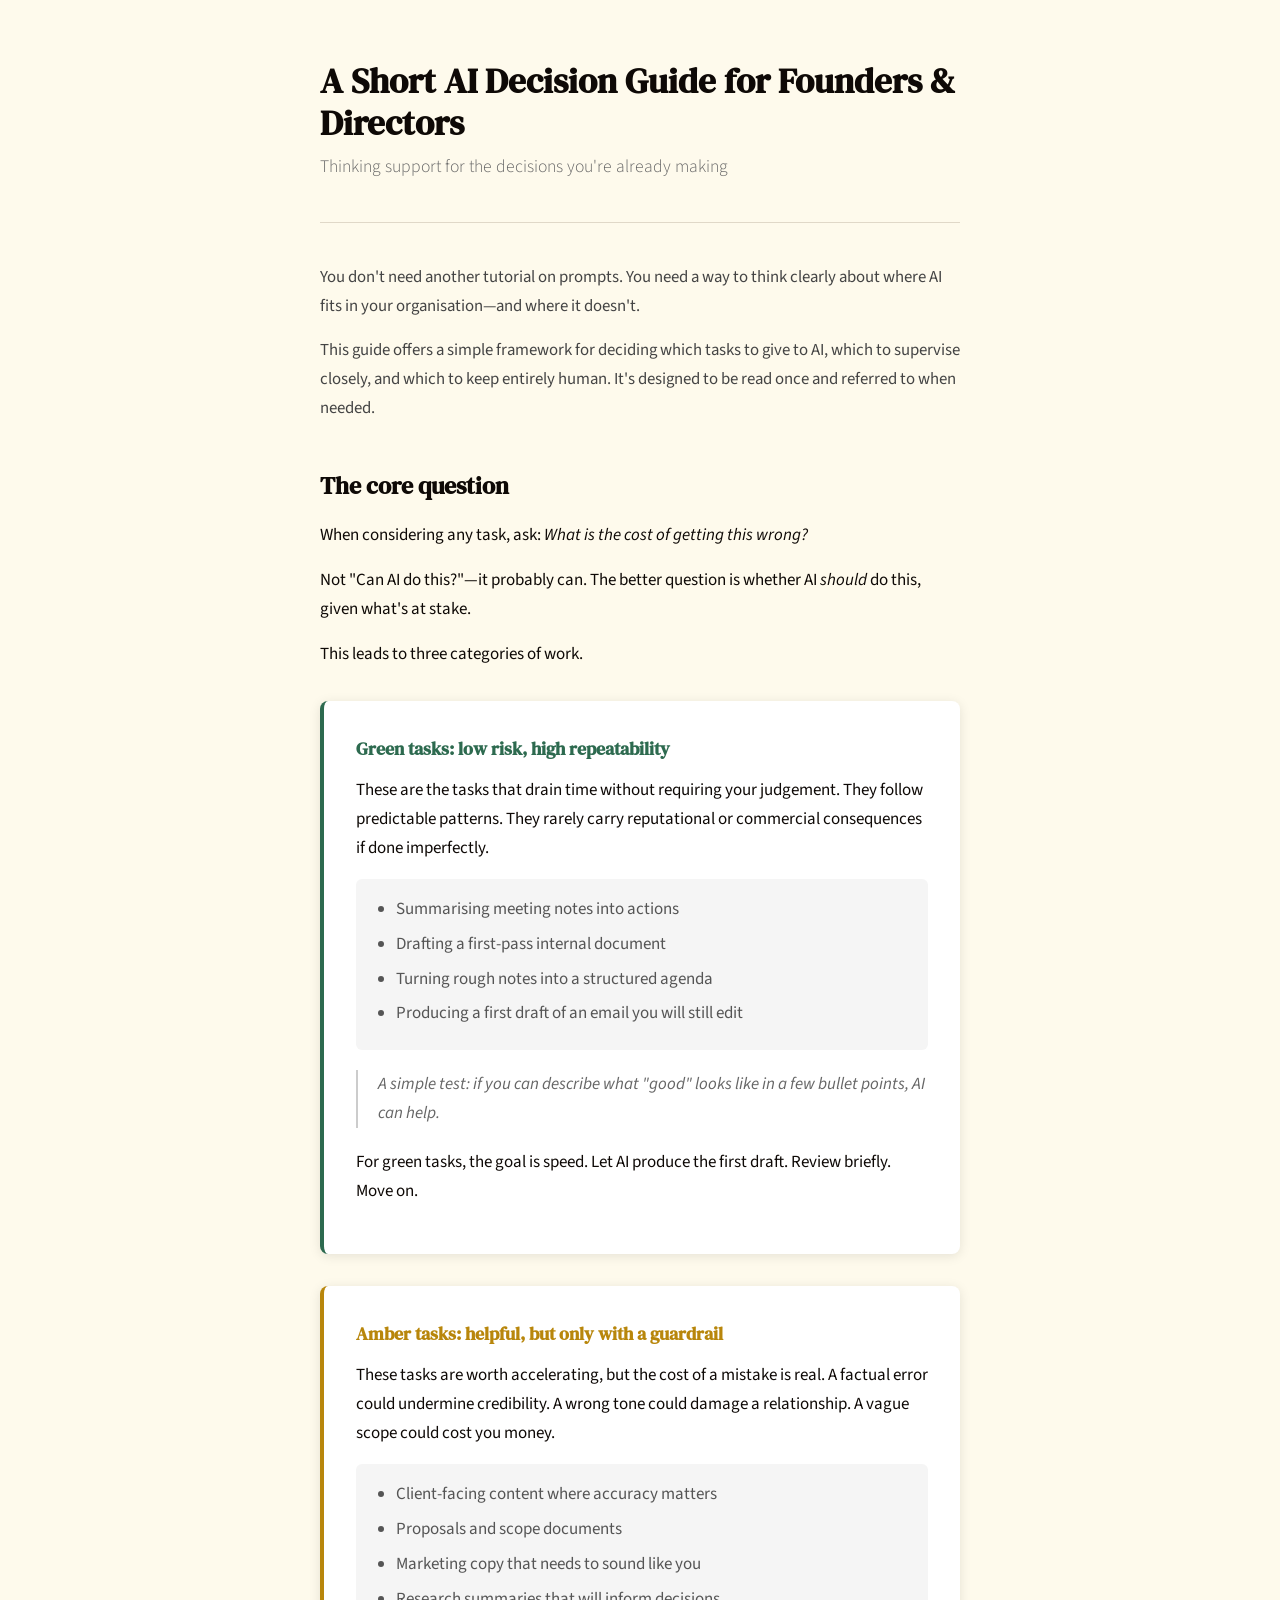
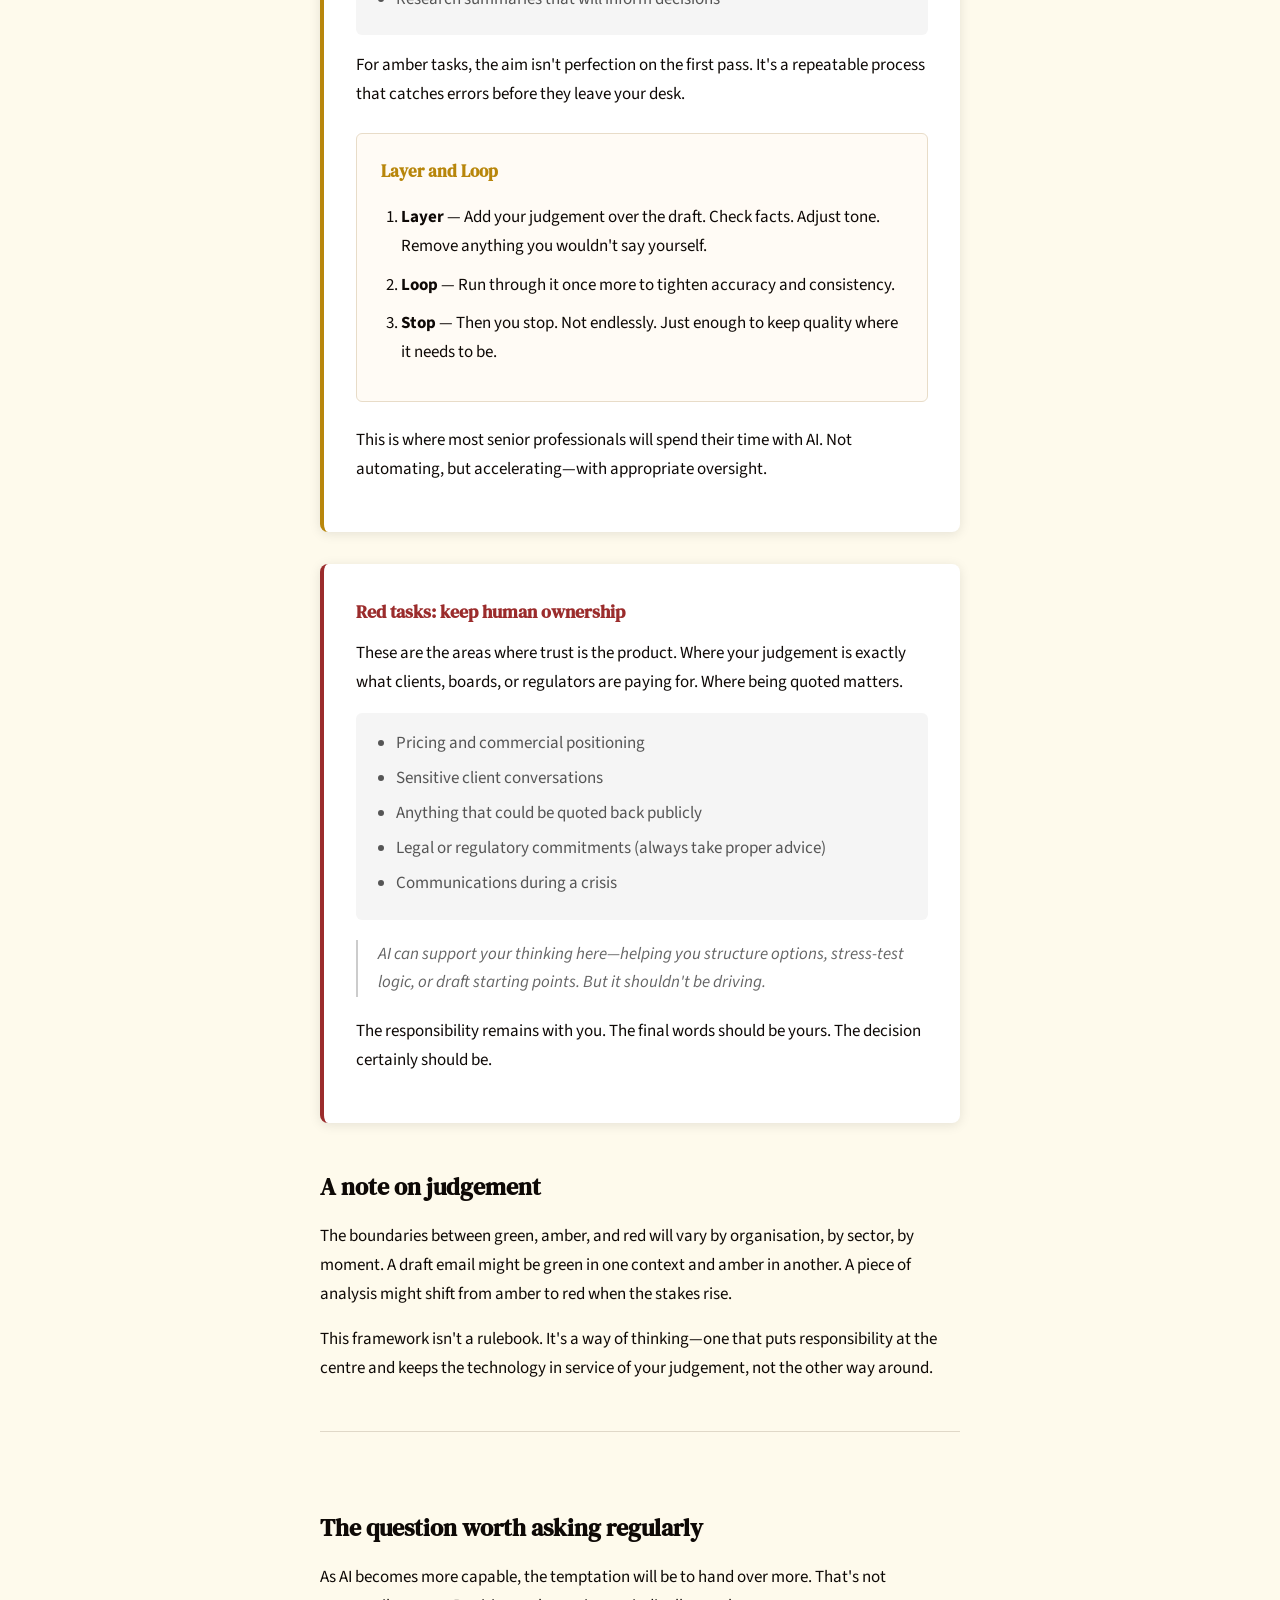
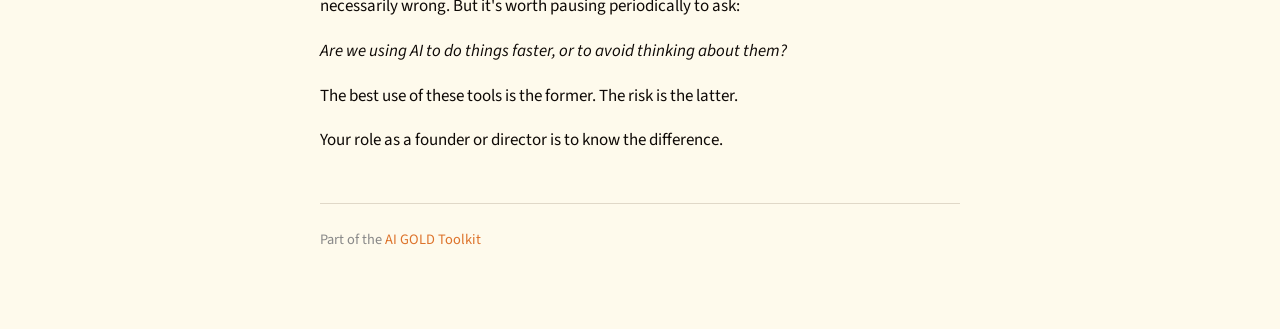
==== ai-decision-guide.html @ 4d1b0acd "Add AI Decision Guide for Founders & Directors A thoughtful 2-3 page guide helping senior leaders de" ====
<!DOCTYPE html>
<html lang="en">
<head>
    <meta charset="UTF-8">
    <meta name="viewport" content="width=device-width, initial-scale=1.0">
    <title>A Short AI Decision Guide for Founders & Directors</title>
    <link href="https://fonts.googleapis.com/css2?family=DM+Serif+Text:wght@400&family=Source+Sans+Pro:wght@300;400;600&display=swap" rel="stylesheet">
    <style>
        :root {
            --primary: #dd722a;
            --black: #0e0906;
            --background: #fefaec;
            --white: #ffffff;
            --light-gray: #f5f5f5;
            --shadow: rgba(14, 9, 6, 0.1);
            --green: #2d6a4f;
            --amber: #b8860b;
            --red: #9b2c2c;
        }

        * {
            margin: 0;
            padding: 0;
            box-sizing: border-box;
        }

        body {
            font-family: 'Source Sans Pro', sans-serif;
            background: var(--background);
            color: var(--black);
            line-height: 1.7;
            font-size: 17px;
        }

        .container {
            max-width: 720px;
            margin: 0 auto;
            padding: 60px 40px;
        }

        h1 {
            font-family: 'DM Serif Text', serif;
            font-size: 2.2rem;
            color: var(--black);
            margin-bottom: 8px;
            line-height: 1.2;
        }

        h2 {
            font-family: 'DM Serif Text', serif;
            font-size: 1.5rem;
            color: var(--black);
            margin-top: 48px;
            margin-bottom: 20px;
            line-height: 1.3;
        }

        h3 {
            font-family: 'DM Serif Text', serif;
            font-size: 1.15rem;
            margin-top: 28px;
            margin-bottom: 12px;
        }

        .subtitle {
            font-size: 1.1rem;
            color: #666;
            font-weight: 300;
            margin-bottom: 40px;
            border-bottom: 1px solid #e0d8c8;
            padding-bottom: 40px;
        }

        p {
            margin-bottom: 16px;
        }

        .opening {
            font-size: 1.05rem;
            color: #444;
        }

        .task-section {
            background: var(--white);
            border-radius: 8px;
            padding: 32px;
            margin: 32px 0;
            box-shadow: 0 2px 12px var(--shadow);
        }

        .task-section.green {
            border-left: 4px solid var(--green);
        }

        .task-section.amber {
            border-left: 4px solid var(--amber);
        }

        .task-section.red {
            border-left: 4px solid var(--red);
        }

        .task-section h3 {
            margin-top: 0;
        }

        .task-section.green h3 {
            color: var(--green);
        }

        .task-section.amber h3 {
            color: var(--amber);
        }

        .task-section.red h3 {
            color: var(--red);
        }

        .examples {
            background: var(--light-gray);
            padding: 16px 20px;
            border-radius: 6px;
            margin: 16px 0;
        }

        .examples ul {
            margin: 0;
            padding-left: 20px;
        }

        .examples li {
            margin-bottom: 6px;
            color: #555;
        }

        .principle {
            font-style: italic;
            color: #666;
            margin: 20px 0;
            padding-left: 20px;
            border-left: 2px solid #ccc;
        }

        .method-box {
            background: #fffbf5;
            border: 1px solid #e8dcc8;
            border-radius: 6px;
            padding: 24px;
            margin: 24px 0;
        }

        .method-box h4 {
            font-family: 'DM Serif Text', serif;
            font-size: 1.05rem;
            color: var(--amber);
            margin-bottom: 16px;
        }

        .method-box ol {
            padding-left: 20px;
            margin: 0;
        }

        .method-box li {
            margin-bottom: 10px;
        }

        .closing {
            margin-top: 48px;
            padding-top: 32px;
            border-top: 1px solid #e0d8c8;
        }

        .footer {
            margin-top: 48px;
            padding-top: 24px;
            border-top: 1px solid #e0d8c8;
            font-size: 0.9rem;
            color: #888;
        }

        .footer a {
            color: var(--primary);
            text-decoration: none;
        }

        /* Print styles for PDF generation */
        @media print {
            body {
                background: white;
                font-size: 11pt;
                line-height: 1.5;
            }

            .container {
                max-width: 100%;
                padding: 0;
                margin: 0;
            }

            h1 {
                font-size: 20pt;
            }

            h2 {
                font-size: 14pt;
                margin-top: 24pt;
                page-break-after: avoid;
            }

            h3 {
                font-size: 12pt;
                page-break-after: avoid;
            }

            .task-section {
                box-shadow: none;
                border: 1px solid #ddd;
                page-break-inside: avoid;
            }

            .examples {
                background: #f8f8f8;
            }

            .footer {
                display: none;
            }
        }

        @page {
            margin: 2.5cm;
            size: A4;
        }
    </style>
</head>
<body>
    <div class="container">
        <h1>A Short AI Decision Guide for Founders & Directors</h1>
        <p class="subtitle">Thinking support for the decisions you're already making</p>

        <div class="opening">
            <p>You don't need another tutorial on prompts. You need a way to think clearly about where AI fits in your organisation—and where it doesn't.</p>
            <p>This guide offers a simple framework for deciding which tasks to give to AI, which to supervise closely, and which to keep entirely human. It's designed to be read once and referred to when needed.</p>
        </div>

        <h2>The core question</h2>
        <p>When considering any task, ask: <em>What is the cost of getting this wrong?</em></p>
        <p>Not "Can AI do this?"—it probably can. The better question is whether AI <em>should</em> do this, given what's at stake.</p>
        <p>This leads to three categories of work.</p>

        <div class="task-section green">
            <h3>Green tasks: low risk, high repeatability</h3>
            <p>These are the tasks that drain time without requiring your judgement. They follow predictable patterns. They rarely carry reputational or commercial consequences if done imperfectly.</p>

            <div class="examples">
                <ul>
                    <li>Summarising meeting notes into actions</li>
                    <li>Drafting a first-pass internal document</li>
                    <li>Turning rough notes into a structured agenda</li>
                    <li>Producing a first draft of an email you will still edit</li>
                </ul>
            </div>

            <p class="principle">A simple test: if you can describe what "good" looks like in a few bullet points, AI can help.</p>

            <p>For green tasks, the goal is speed. Let AI produce the first draft. Review briefly. Move on.</p>
        </div>

        <div class="task-section amber">
            <h3>Amber tasks: helpful, but only with a guardrail</h3>
            <p>These tasks are worth accelerating, but the cost of a mistake is real. A factual error could undermine credibility. A wrong tone could damage a relationship. A vague scope could cost you money.</p>

            <div class="examples">
                <ul>
                    <li>Client-facing content where accuracy matters</li>
                    <li>Proposals and scope documents</li>
                    <li>Marketing copy that needs to sound like you</li>
                    <li>Research summaries that will inform decisions</li>
                </ul>
            </div>

            <p>For amber tasks, the aim isn't perfection on the first pass. It's a repeatable process that catches errors before they leave your desk.</p>

            <div class="method-box">
                <h4>Layer and Loop</h4>
                <ol>
                    <li><strong>Layer</strong> — Add your judgement over the draft. Check facts. Adjust tone. Remove anything you wouldn't say yourself.</li>
                    <li><strong>Loop</strong> — Run through it once more to tighten accuracy and consistency.</li>
                    <li><strong>Stop</strong> — Then you stop. Not endlessly. Just enough to keep quality where it needs to be.</li>
                </ol>
            </div>

            <p>This is where most senior professionals will spend their time with AI. Not automating, but accelerating—with appropriate oversight.</p>
        </div>

        <div class="task-section red">
            <h3>Red tasks: keep human ownership</h3>
            <p>These are the areas where trust is the product. Where your judgement is exactly what clients, boards, or regulators are paying for. Where being quoted matters.</p>

            <div class="examples">
                <ul>
                    <li>Pricing and commercial positioning</li>
                    <li>Sensitive client conversations</li>
                    <li>Anything that could be quoted back publicly</li>
                    <li>Legal or regulatory commitments (always take proper advice)</li>
                    <li>Communications during a crisis</li>
                </ul>
            </div>

            <p class="principle">AI can support your thinking here—helping you structure options, stress-test logic, or draft starting points. But it shouldn't be driving.</p>

            <p>The responsibility remains with you. The final words should be yours. The decision certainly should be.</p>
        </div>

        <h2>A note on judgement</h2>
        <p>The boundaries between green, amber, and red will vary by organisation, by sector, by moment. A draft email might be green in one context and amber in another. A piece of analysis might shift from amber to red when the stakes rise.</p>
        <p>This framework isn't a rulebook. It's a way of thinking—one that puts responsibility at the centre and keeps the technology in service of your judgement, not the other way around.</p>

        <div class="closing">
            <h2>The question worth asking regularly</h2>
            <p>As AI becomes more capable, the temptation will be to hand over more. That's not necessarily wrong. But it's worth pausing periodically to ask:</p>
            <p><em>Are we using AI to do things faster, or to avoid thinking about them?</em></p>
            <p>The best use of these tools is the former. The risk is the latter.</p>
            <p>Your role as a founder or director is to know the difference.</p>
        </div>

        <div class="footer">
            <p>Part of the <a href="index.html">AI GOLD Toolkit</a></p>
        </div>
    </div>
</body>
</html>
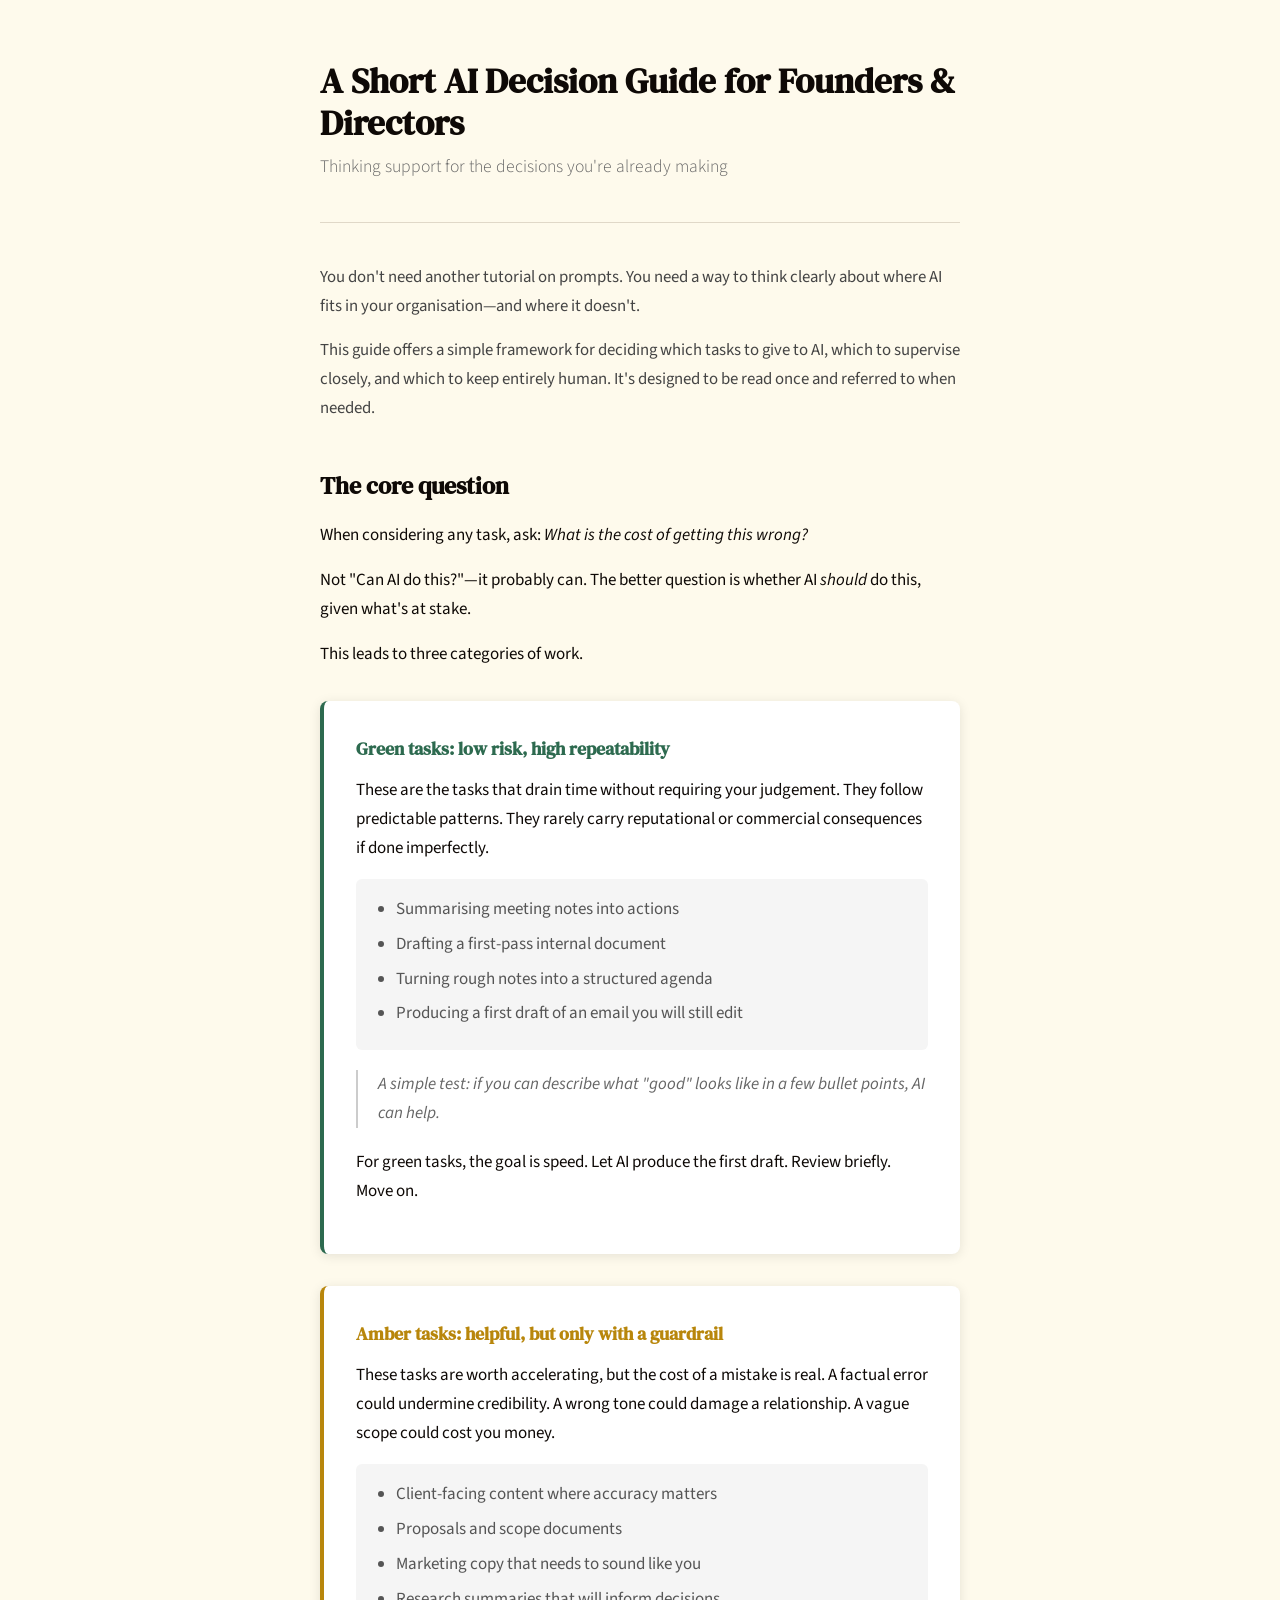
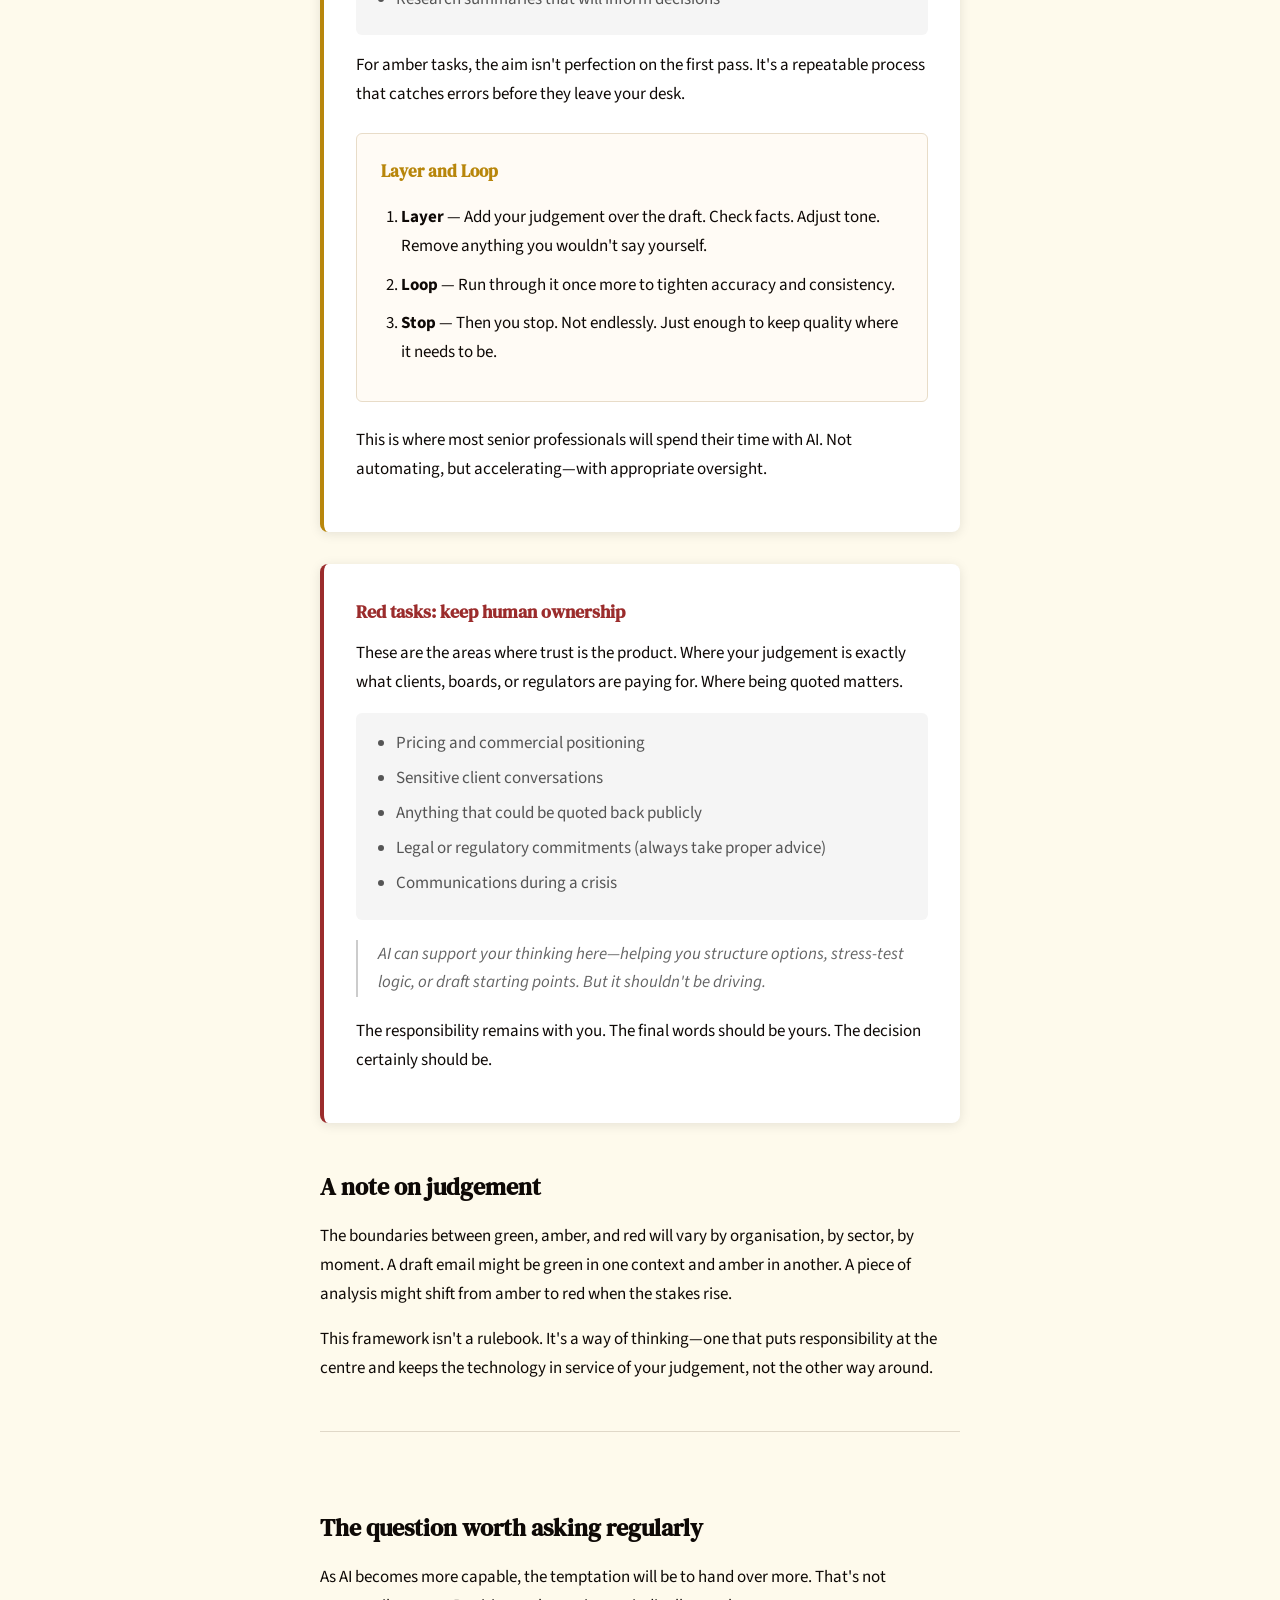
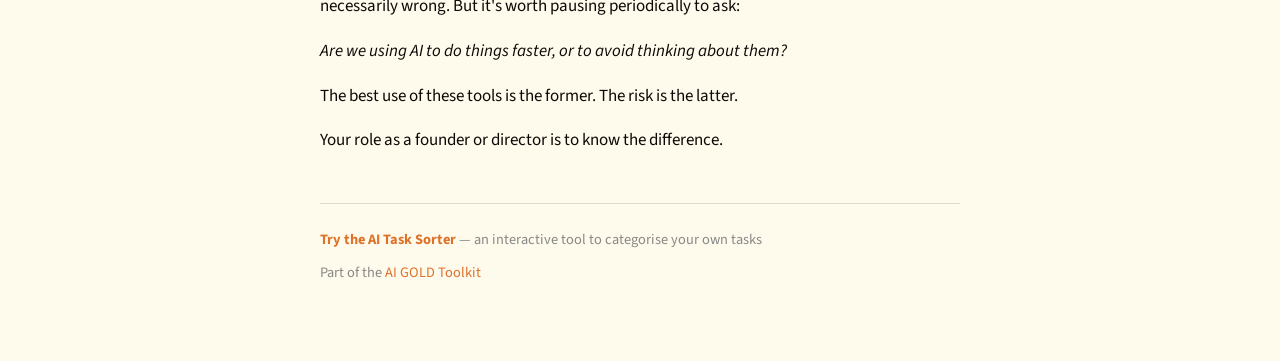
==== commit beaacf32: "Add interactive AI Task Sorter tool An interactive tool where users enter their regular tasks and an" ====
--- a/ai-decision-guide.html
+++ b/ai-decision-guide.html
@@ -326,6 +326,7 @@
         </div>
 
         <div class="footer">
+            <p style="margin-bottom: 8px;"><strong><a href="ai-task-sorter.html">Try the AI Task Sorter</a></strong> — an interactive tool to categorise your own tasks</p>
             <p>Part of the <a href="index.html">AI GOLD Toolkit</a></p>
         </div>
     </div>
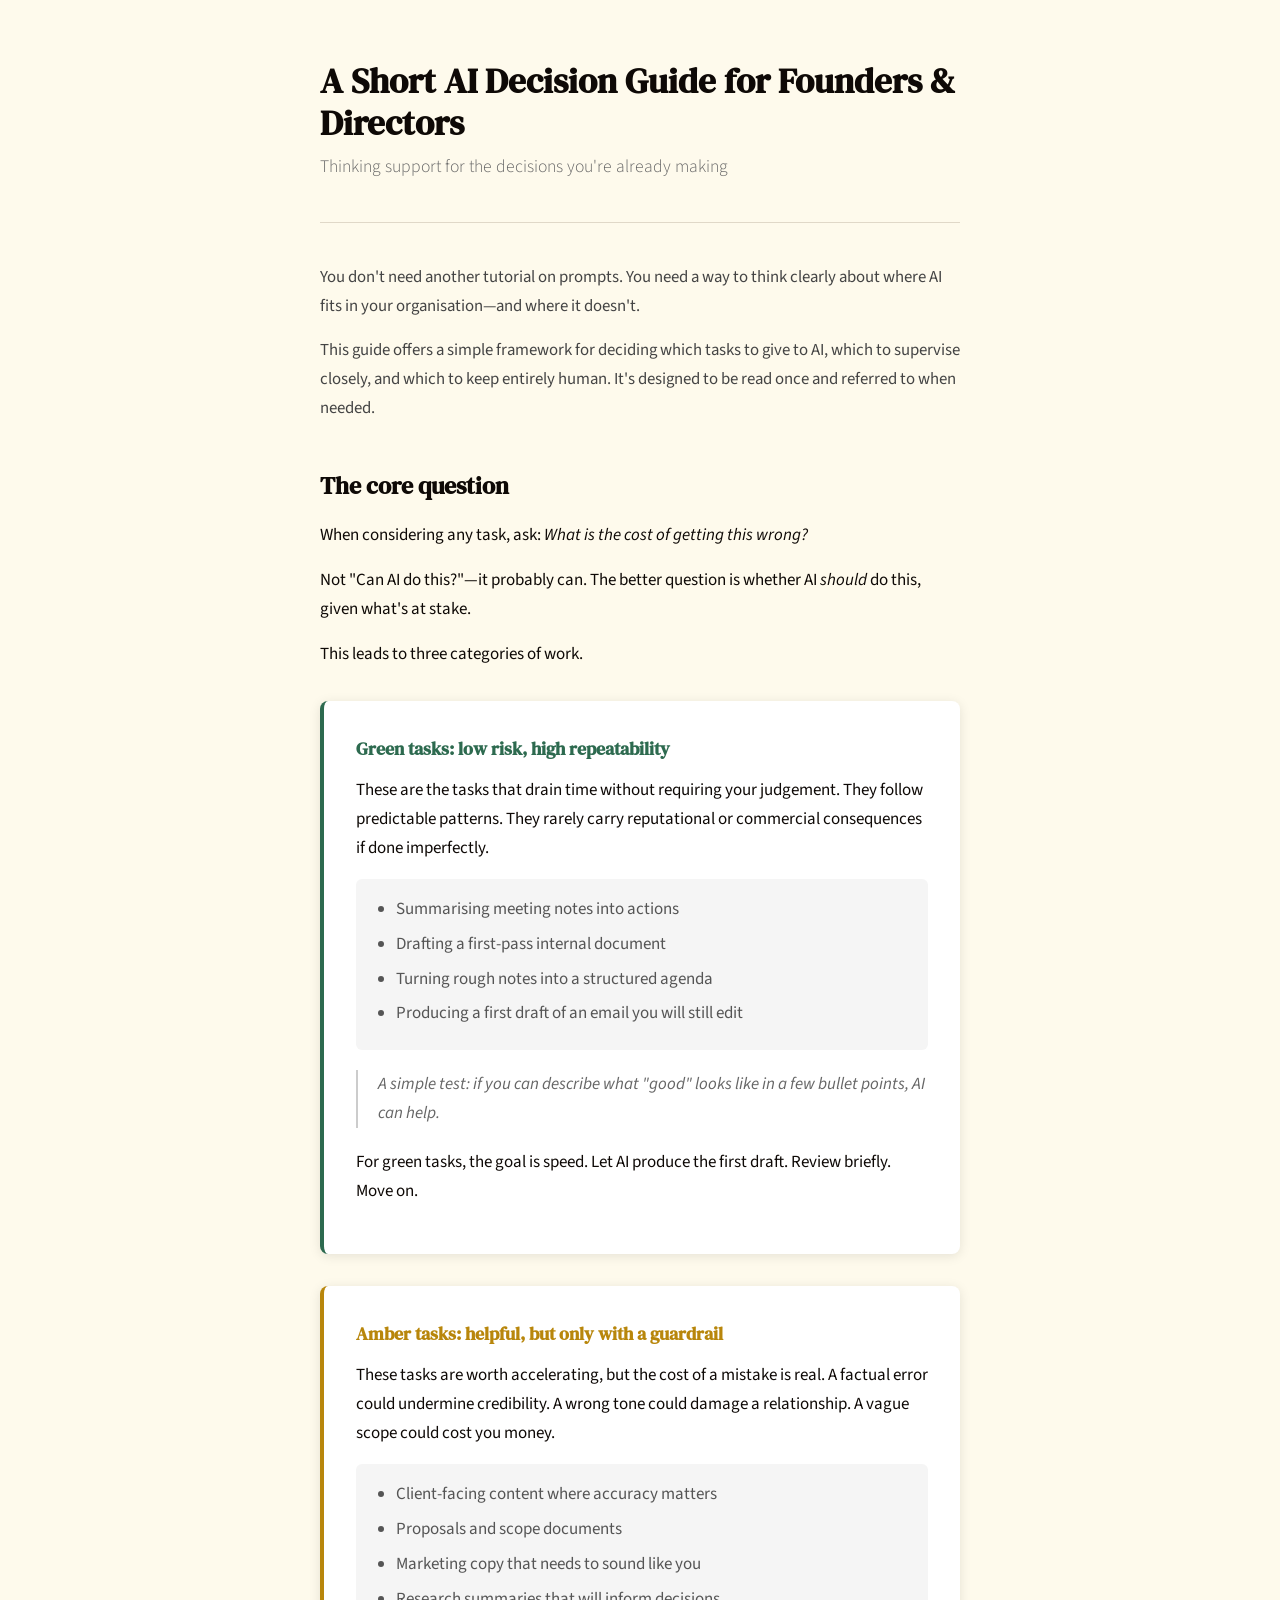
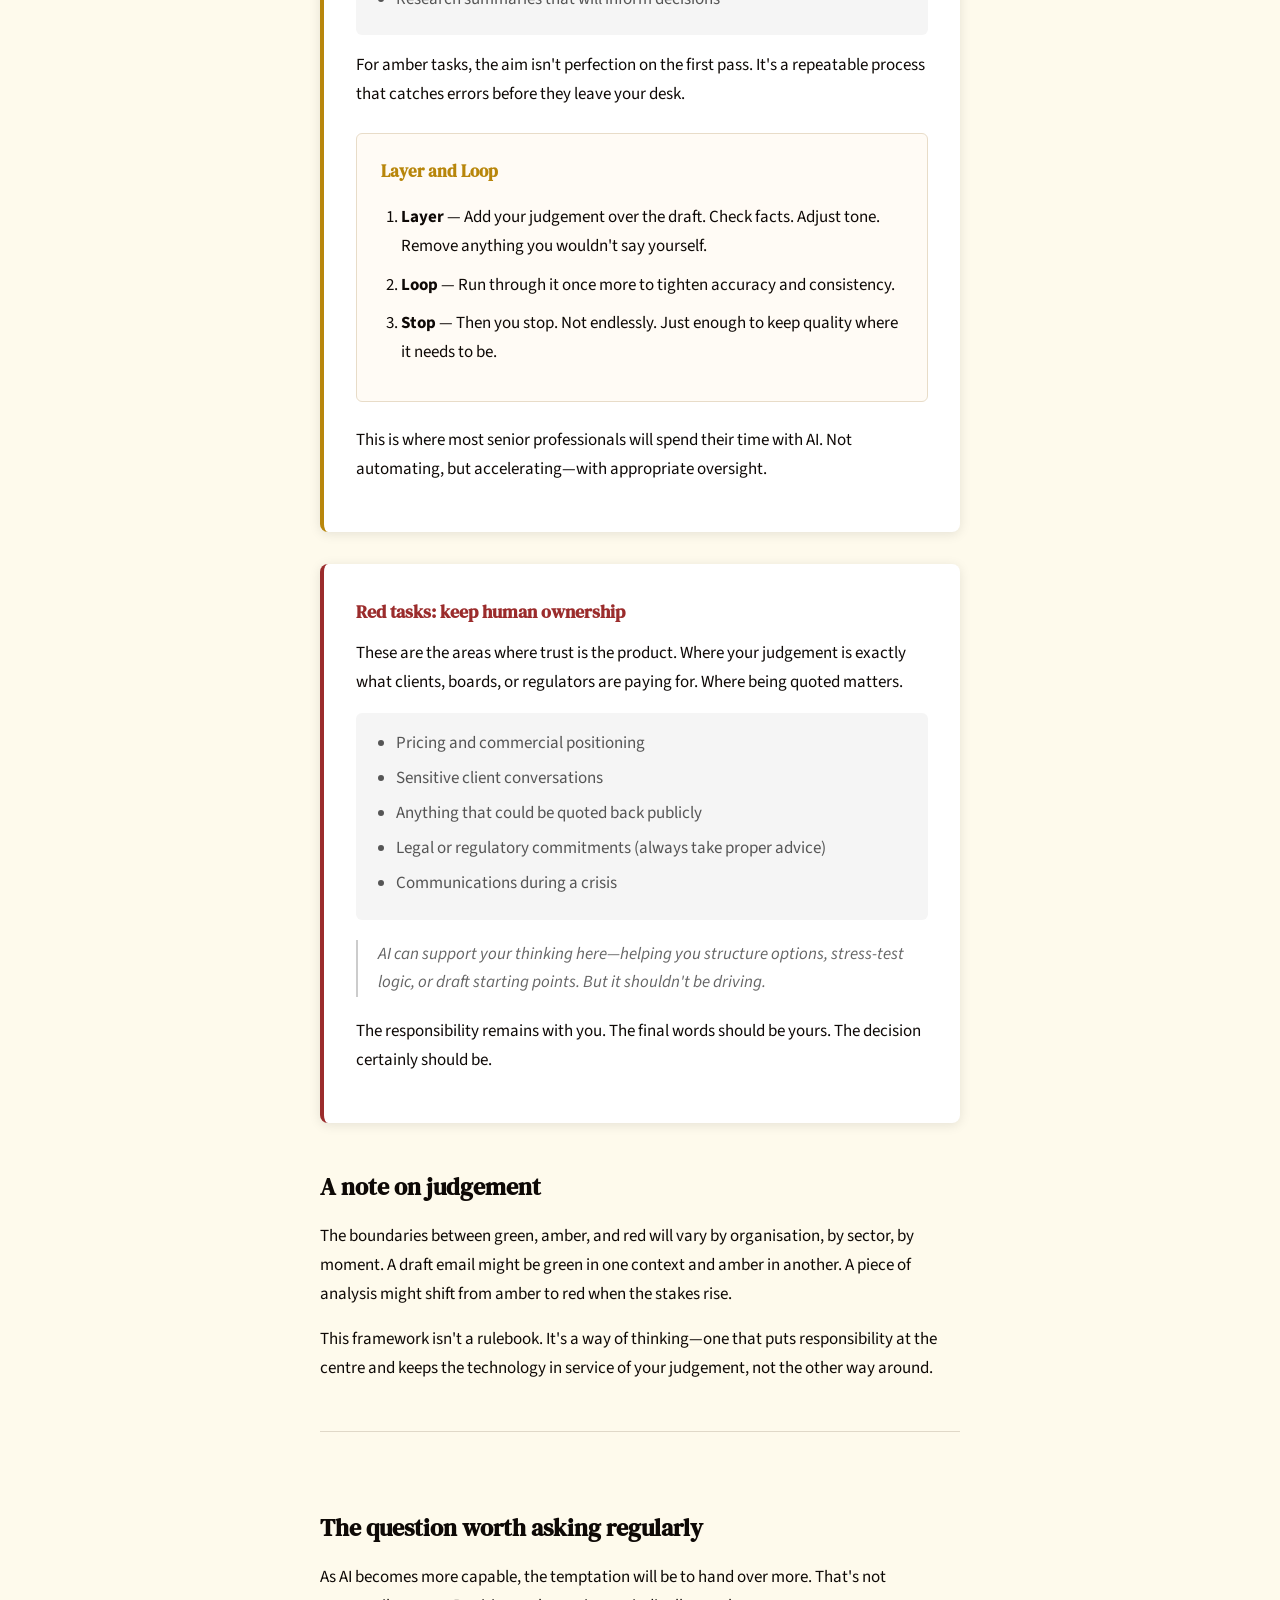
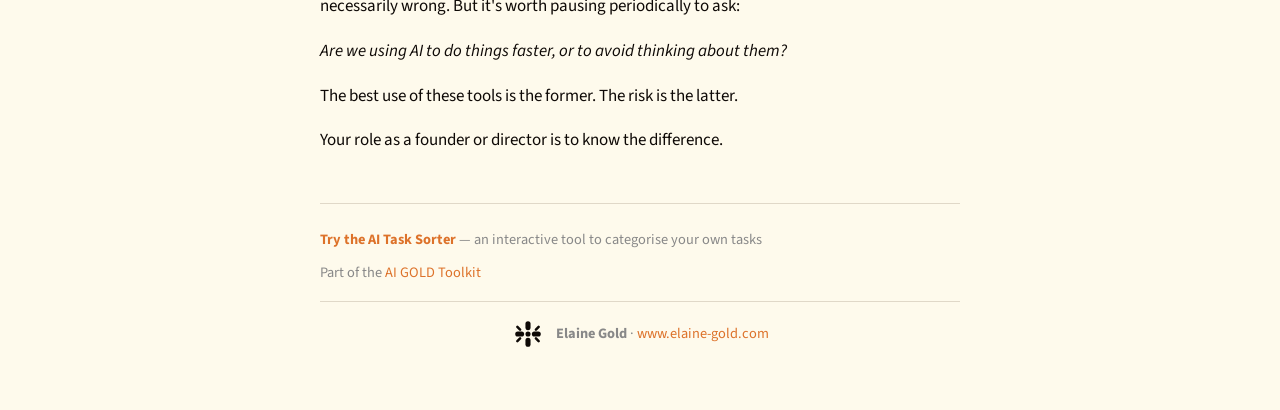
==== commit 2220694c: "Add Elaine Gold branding to tool footers Added to both ai-decision-guide.html and ai-task-sorter.htm" ====
--- a/ai-decision-guide.html
+++ b/ai-decision-guide.html
@@ -327,7 +327,21 @@
 
         <div class="footer">
             <p style="margin-bottom: 8px;"><strong><a href="ai-task-sorter.html">Try the AI Task Sorter</a></strong> — an interactive tool to categorise your own tasks</p>
-            <p>Part of the <a href="index.html">AI GOLD Toolkit</a></p>
+            <p style="margin-bottom: 16px;">Part of the <a href="index.html">AI GOLD Toolkit</a></p>
+            <div style="display: flex; align-items: center; justify-content: center; gap: 12px; margin-top: 16px; padding-top: 16px; border-top: 1px solid #e0d8c8;">
+                <svg width="32" height="32" viewBox="0 0 100 100" fill="#0e0906">
+                    <circle cx="50" cy="50" r="8"/>
+                    <rect x="42" y="10" width="16" height="28" rx="8"/>
+                    <rect x="42" y="62" width="16" height="28" rx="8"/>
+                    <rect x="10" y="42" width="28" height="16" rx="8"/>
+                    <rect x="62" y="42" width="28" height="16" rx="8"/>
+                    <rect x="17" y="22" width="8" height="20" rx="4" transform="rotate(-45 21 32)"/>
+                    <rect x="75" y="22" width="8" height="20" rx="4" transform="rotate(45 79 32)"/>
+                    <rect x="17" y="58" width="8" height="20" rx="4" transform="rotate(45 21 68)"/>
+                    <rect x="75" y="58" width="8" height="20" rx="4" transform="rotate(-45 79 68)"/>
+                </svg>
+                <span><strong>Elaine Gold</strong> · <a href="https://www.elaine-gold.com" target="_blank">www.elaine-gold.com</a></span>
+            </div>
         </div>
     </div>
 </body>
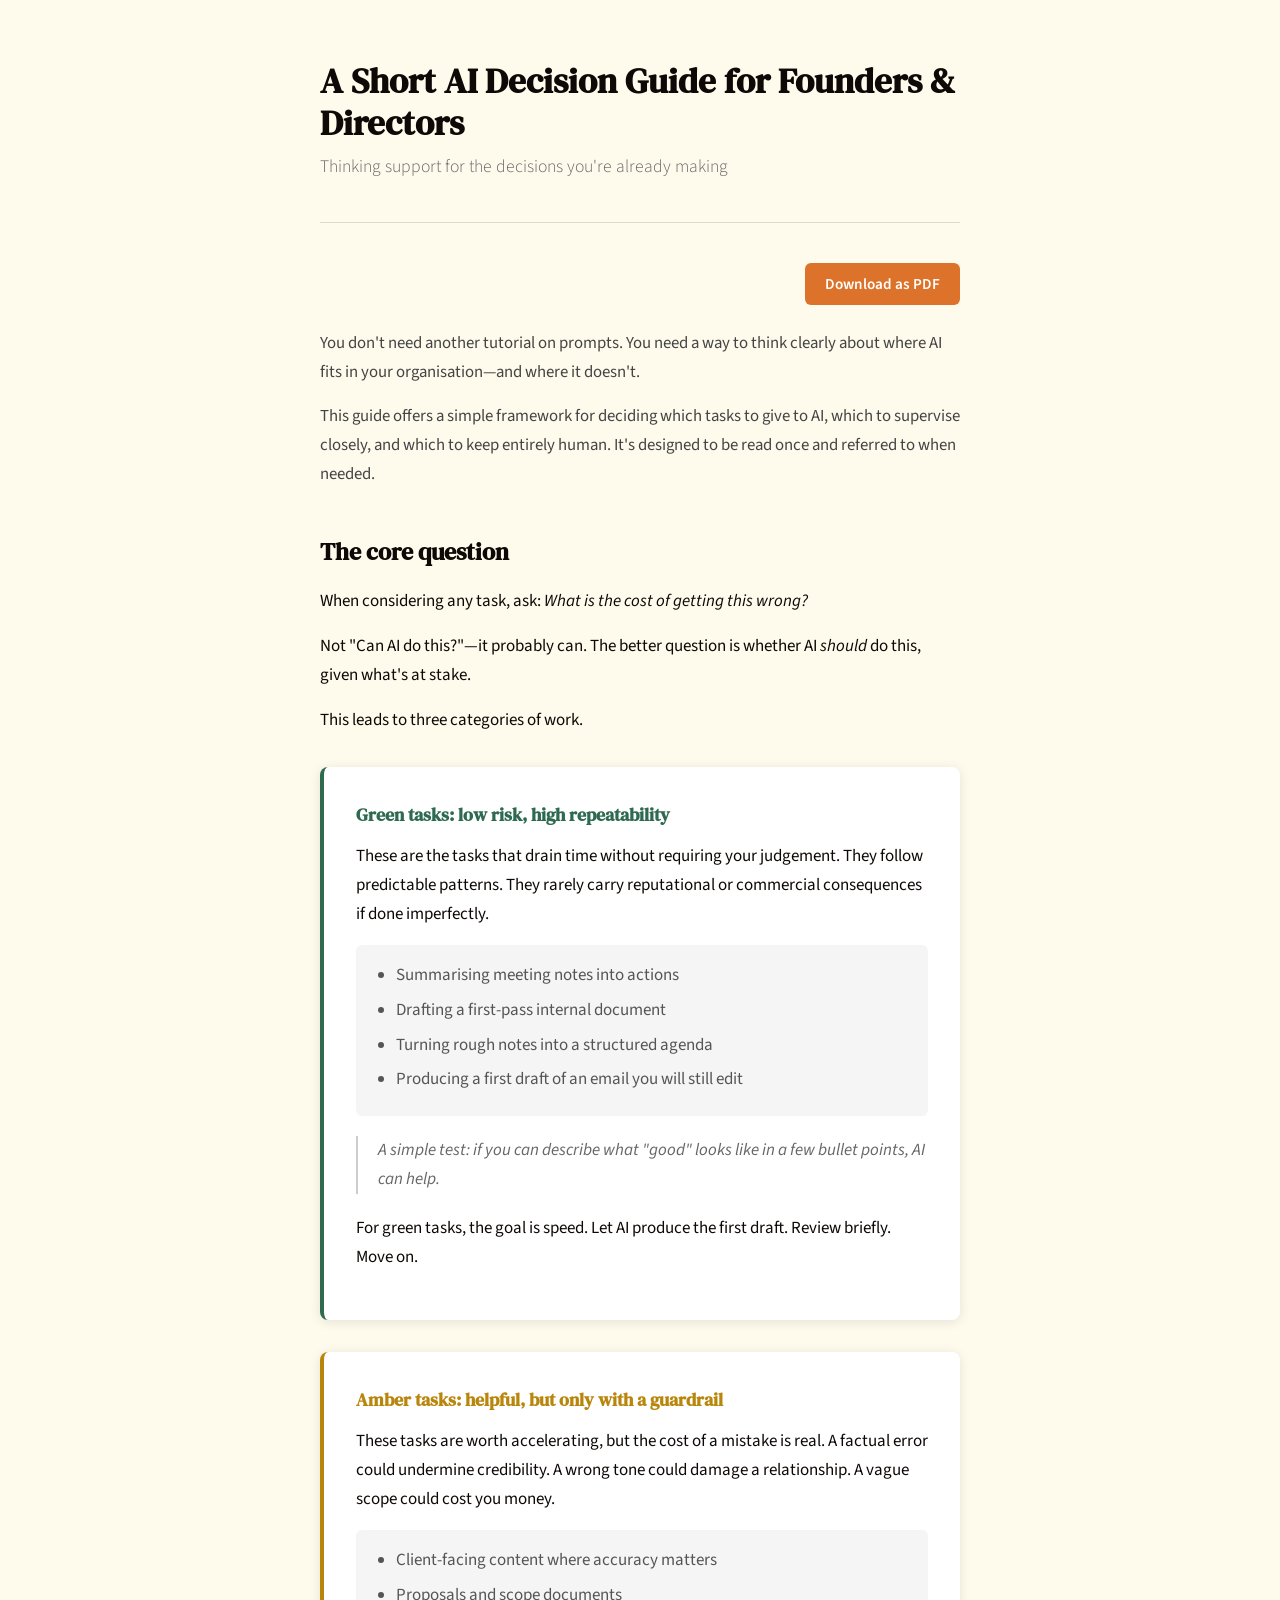
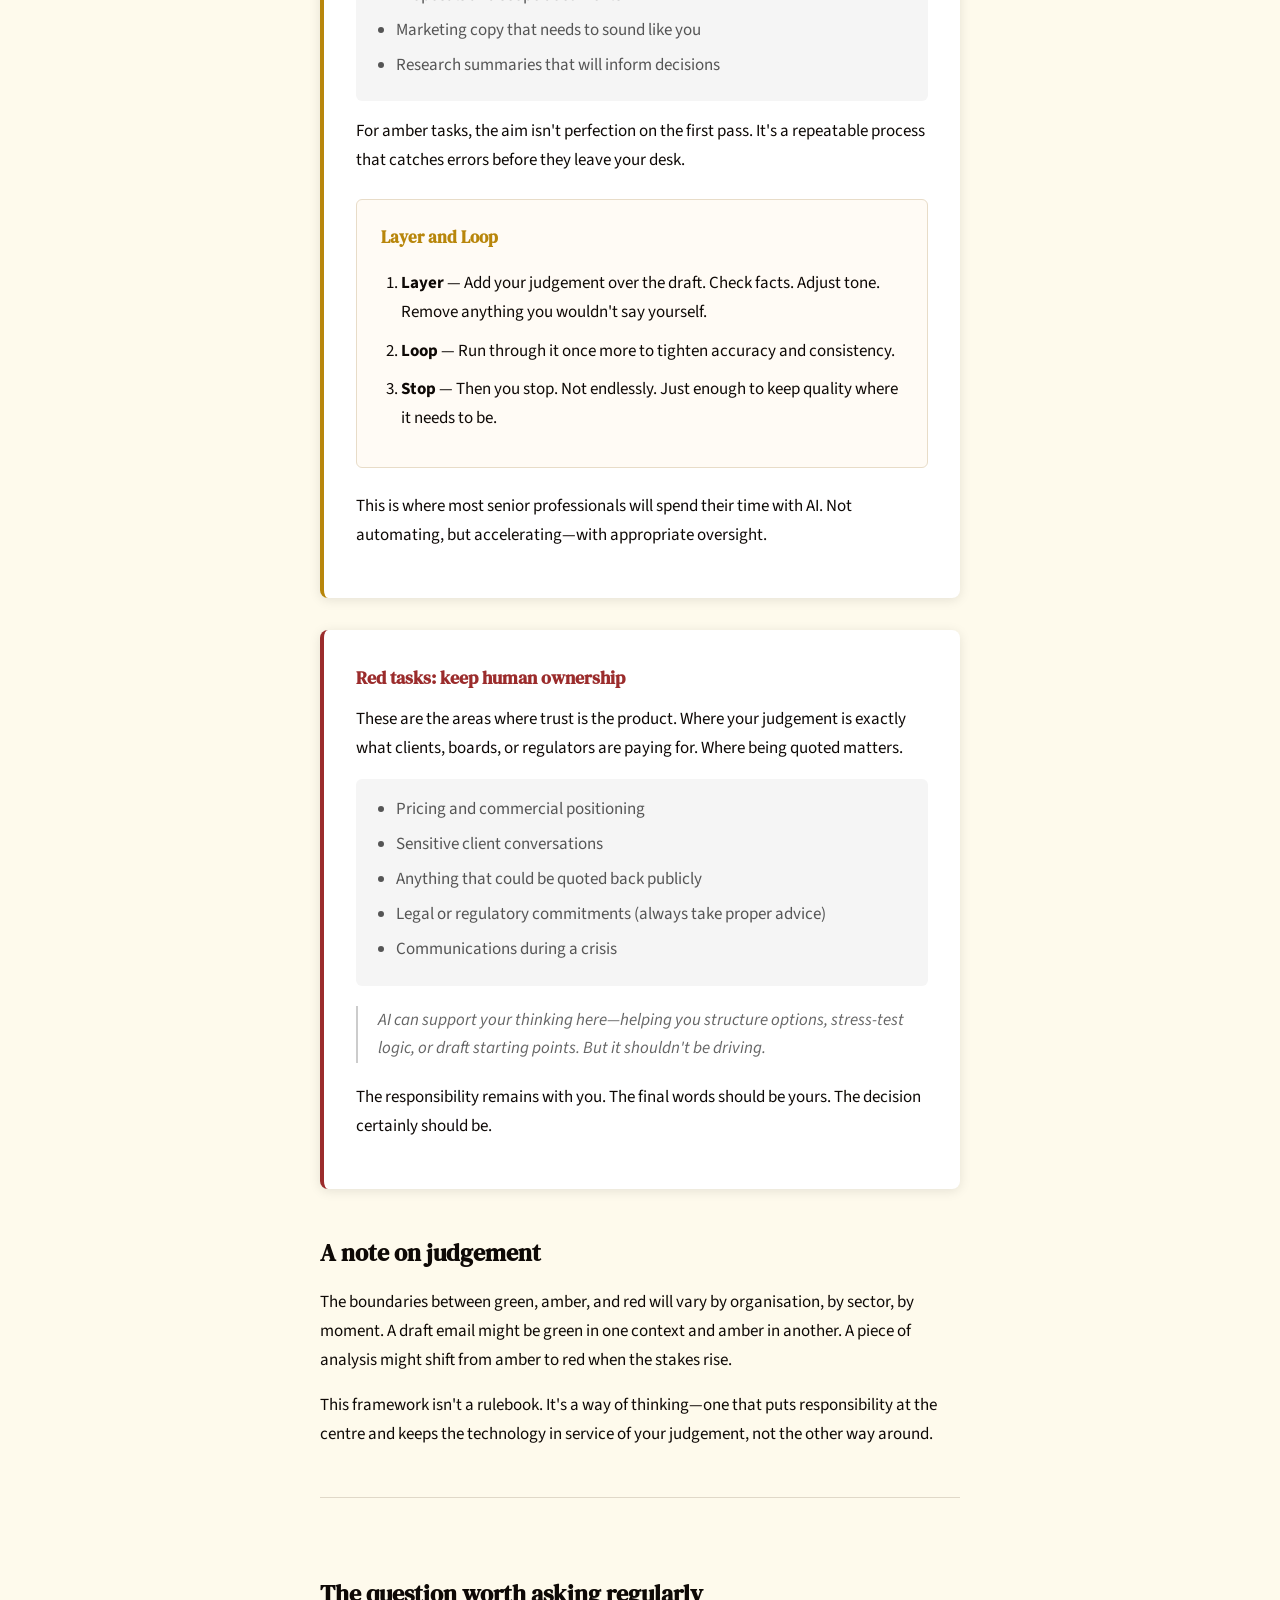
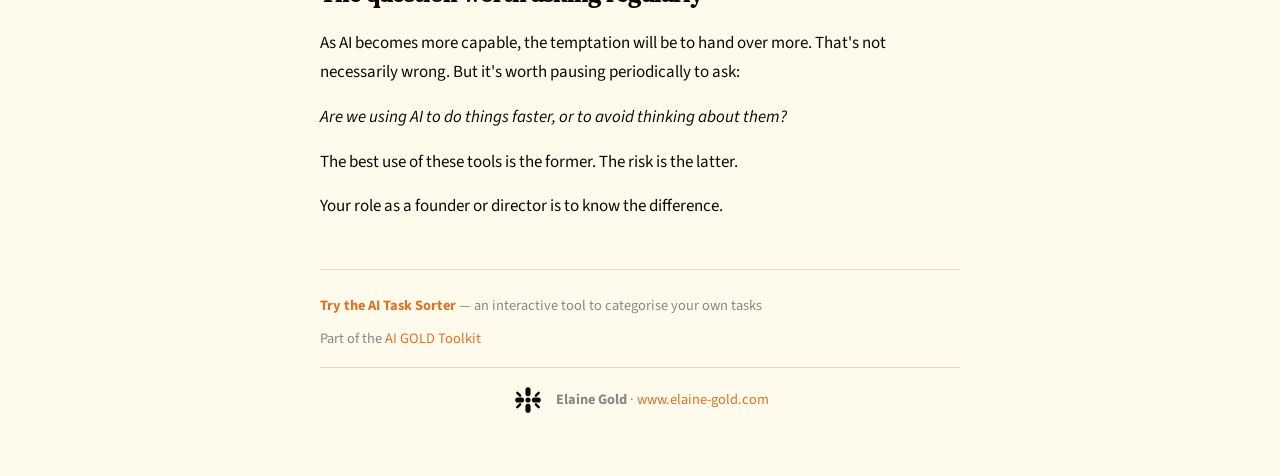
==== commit ff224ec8: "Add download button and intro text improvements - Decision Guide: Added "Download as PDF" button (hi" ====
--- a/ai-decision-guide.html
+++ b/ai-decision-guide.html
@@ -184,6 +184,31 @@
             text-decoration: none;
         }
 
+        .download-btn {
+            display: inline-block;
+            background: var(--primary);
+            color: var(--white);
+            padding: 10px 20px;
+            border: none;
+            border-radius: 6px;
+            font-size: 0.95rem;
+            font-weight: 600;
+            cursor: pointer;
+            text-decoration: none;
+            transition: all 0.2s;
+            font-family: inherit;
+        }
+
+        .download-btn:hover {
+            background: #c5631f;
+            transform: translateY(-1px);
+        }
+
+        .download-row {
+            text-align: right;
+            margin-bottom: 24px;
+        }
+
         /* Print styles for PDF generation */
         @media print {
             body {
@@ -226,6 +251,10 @@
             .footer {
                 display: none;
             }
+
+            .download-btn {
+                display: none;
+            }
         }
 
         @page {
@@ -238,6 +267,10 @@
     <div class="container">
         <h1>A Short AI Decision Guide for Founders & Directors</h1>
         <p class="subtitle">Thinking support for the decisions you're already making</p>
+
+        <div class="download-row">
+            <button class="download-btn" onclick="window.print()">Download as PDF</button>
+        </div>
 
         <div class="opening">
             <p>You don't need another tutorial on prompts. You need a way to think clearly about where AI fits in your organisation—and where it doesn't.</p>
